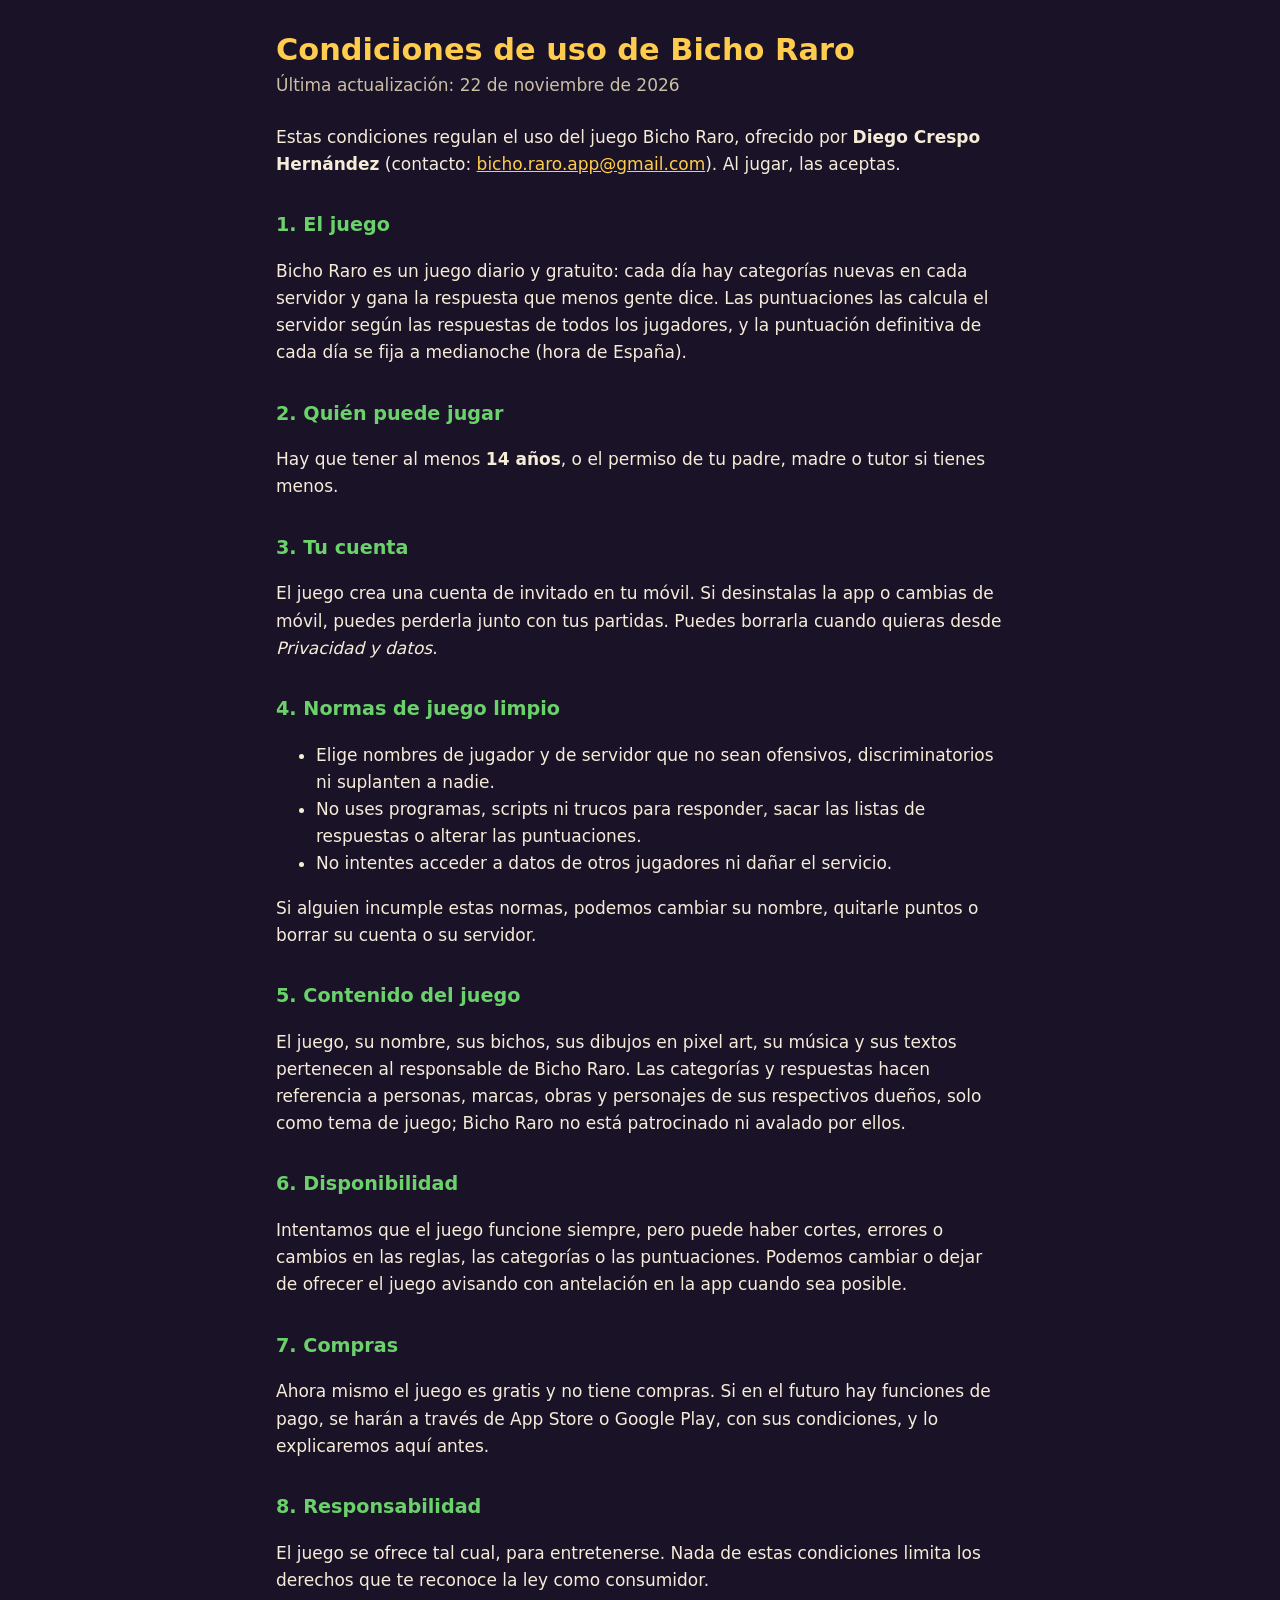
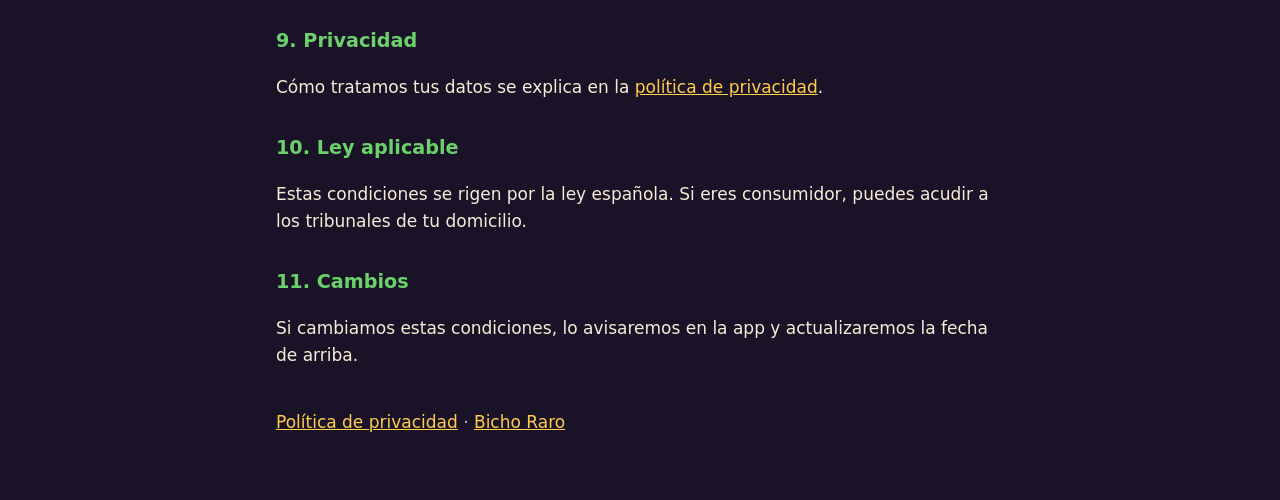
==== condiciones.html @ 7d13bfb7 "Política de privacidad, condiciones de uso y portada de Bicho Raro Co-Authored-By: Claude Opus 5.5 <" ====
<!doctype html>
<html lang="es">
<head>
<meta charset="utf-8">
<meta name="viewport" content="width=device-width, initial-scale=1">
<title>Condiciones de uso · Bicho Raro</title>
<link rel="stylesheet" href="estilo.css">
</head>
<body>
<main>
<h1>Condiciones de uso de Bicho Raro</h1>
<p class="fecha">Última actualización: 22 de noviembre de 2026</p>

<p>Estas condiciones regulan el uso del juego Bicho Raro, ofrecido por <strong>Diego Crespo Hernández</strong>
(contacto: <a href="mailto:bicho.raro.app@gmail.com">bicho.raro.app@gmail.com</a>). Al jugar, las aceptas.</p>

<h2>1. El juego</h2>
<p>Bicho Raro es un juego diario y gratuito: cada día hay categorías nuevas en cada servidor y gana la respuesta
que menos gente dice. Las puntuaciones las calcula el servidor según las respuestas de todos los jugadores, y
la puntuación definitiva de cada día se fija a medianoche (hora de España).</p>

<h2>2. Quién puede jugar</h2>
<p>Hay que tener al menos <strong>14 años</strong>, o el permiso de tu padre, madre o tutor si tienes menos.</p>

<h2>3. Tu cuenta</h2>
<p>El juego crea una cuenta de invitado en tu móvil. Si desinstalas la app o cambias de móvil, puedes perderla
junto con tus partidas. Puedes borrarla cuando quieras desde <em>Privacidad y datos</em>.</p>

<h2>4. Normas de juego limpio</h2>
<ul>
<li>Elige nombres de jugador y de servidor que no sean ofensivos, discriminatorios ni suplanten a nadie.</li>
<li>No uses programas, scripts ni trucos para responder, sacar las listas de respuestas o alterar las puntuaciones.</li>
<li>No intentes acceder a datos de otros jugadores ni dañar el servicio.</li>
</ul>
<p>Si alguien incumple estas normas, podemos cambiar su nombre, quitarle puntos o borrar su cuenta o su servidor.</p>

<h2>5. Contenido del juego</h2>
<p>El juego, su nombre, sus bichos, sus dibujos en pixel art, su música y sus textos pertenecen al responsable de
Bicho Raro. Las categorías y respuestas hacen referencia a personas, marcas, obras y personajes de sus
respectivos dueños, solo como tema de juego; Bicho Raro no está patrocinado ni avalado por ellos.</p>

<h2>6. Disponibilidad</h2>
<p>Intentamos que el juego funcione siempre, pero puede haber cortes, errores o cambios en las reglas, las
categorías o las puntuaciones. Podemos cambiar o dejar de ofrecer el juego avisando con antelación en la app
cuando sea posible.</p>

<h2>7. Compras</h2>
<p>Ahora mismo el juego es gratis y no tiene compras. Si en el futuro hay funciones de pago, se harán a través de
App Store o Google Play, con sus condiciones, y lo explicaremos aquí antes.</p>

<h2>8. Responsabilidad</h2>
<p>El juego se ofrece tal cual, para entretenerse. Nada de estas condiciones limita los derechos que te
reconoce la ley como consumidor.</p>

<h2>9. Privacidad</h2>
<p>Cómo tratamos tus datos se explica en la <a href="privacidad.html">política de privacidad</a>.</p>

<h2>10. Ley aplicable</h2>
<p>Estas condiciones se rigen por la ley española. Si eres consumidor, puedes acudir a los tribunales de tu
domicilio.</p>

<h2>11. Cambios</h2>
<p>Si cambiamos estas condiciones, lo avisaremos en la app y actualizaremos la fecha de arriba.</p>

<nav><a href="privacidad.html">Política de privacidad</a> · <a href="index.html">Bicho Raro</a></nav>
</main>
</body>
</html>
---- estilo.css ----
:root {
  --noche: #1a1328;
  --panel: #2a2140;
  --crema: #f6ecd7;
  --suave: #cbbfa6;
  --oro: #ffcc4d;
  --verde: #6bd26b;
}
* { box-sizing: border-box; }
html { -webkit-text-size-adjust: 100%; }
body {
  margin: 0;
  background: var(--noche);
  color: var(--crema);
  font: 17px/1.6 system-ui, -apple-system, "Segoe UI", Roboto, sans-serif;
}
main { max-width: 760px; margin: 0 auto; padding: 32px 16px 64px; }
h1 { color: var(--oro); font-size: 1.9rem; line-height: 1.2; margin: 0 0 4px; }
h2 { color: var(--verde); font-size: 1.2rem; margin: 32px 0 8px; }
p, li { color: var(--crema); }
.fecha { color: var(--suave); margin: 0 0 24px; }
a { color: var(--oro); }
table { width: 100%; border-collapse: collapse; margin: 12px 0; font-size: 0.95rem; }
th, td { text-align: left; vertical-align: top; padding: 8px; border: 2px solid #0f0b18; background: var(--panel); }
th { color: var(--oro); }
nav { margin-top: 40px; color: var(--suave); }
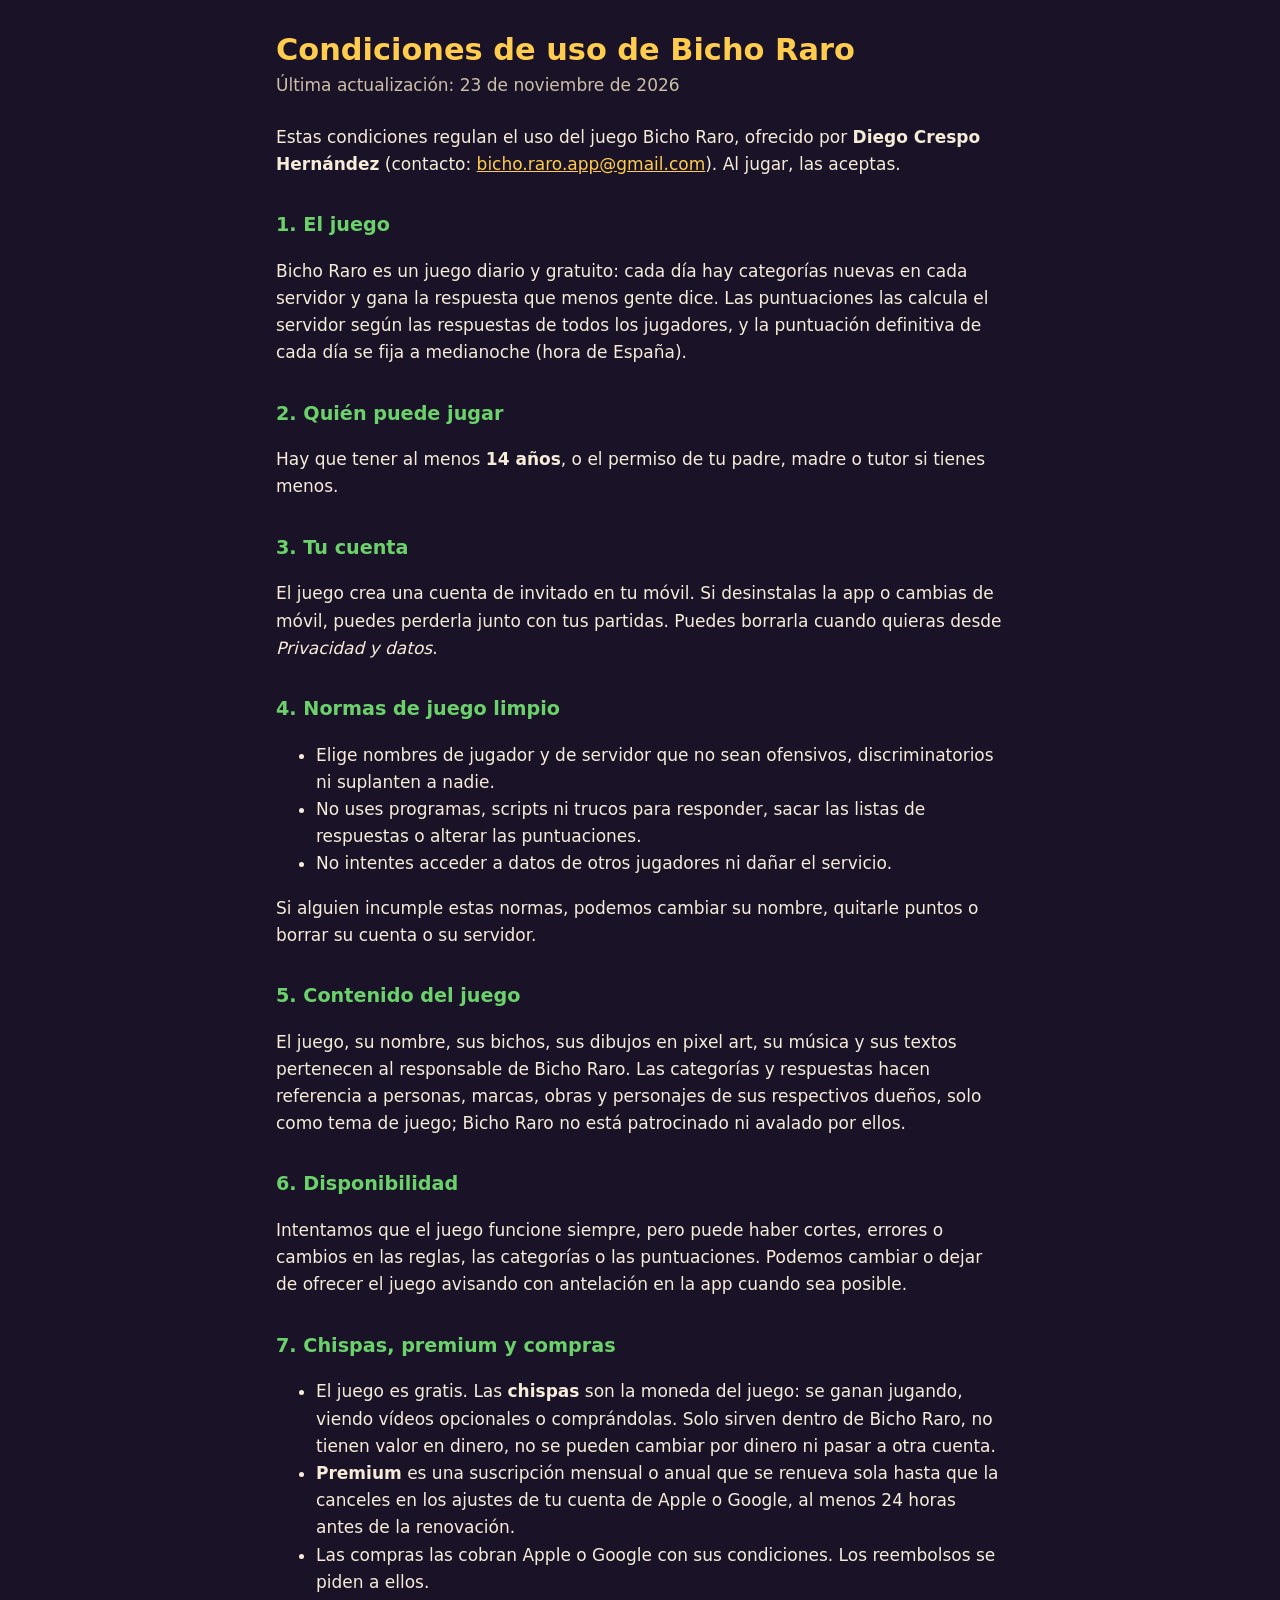
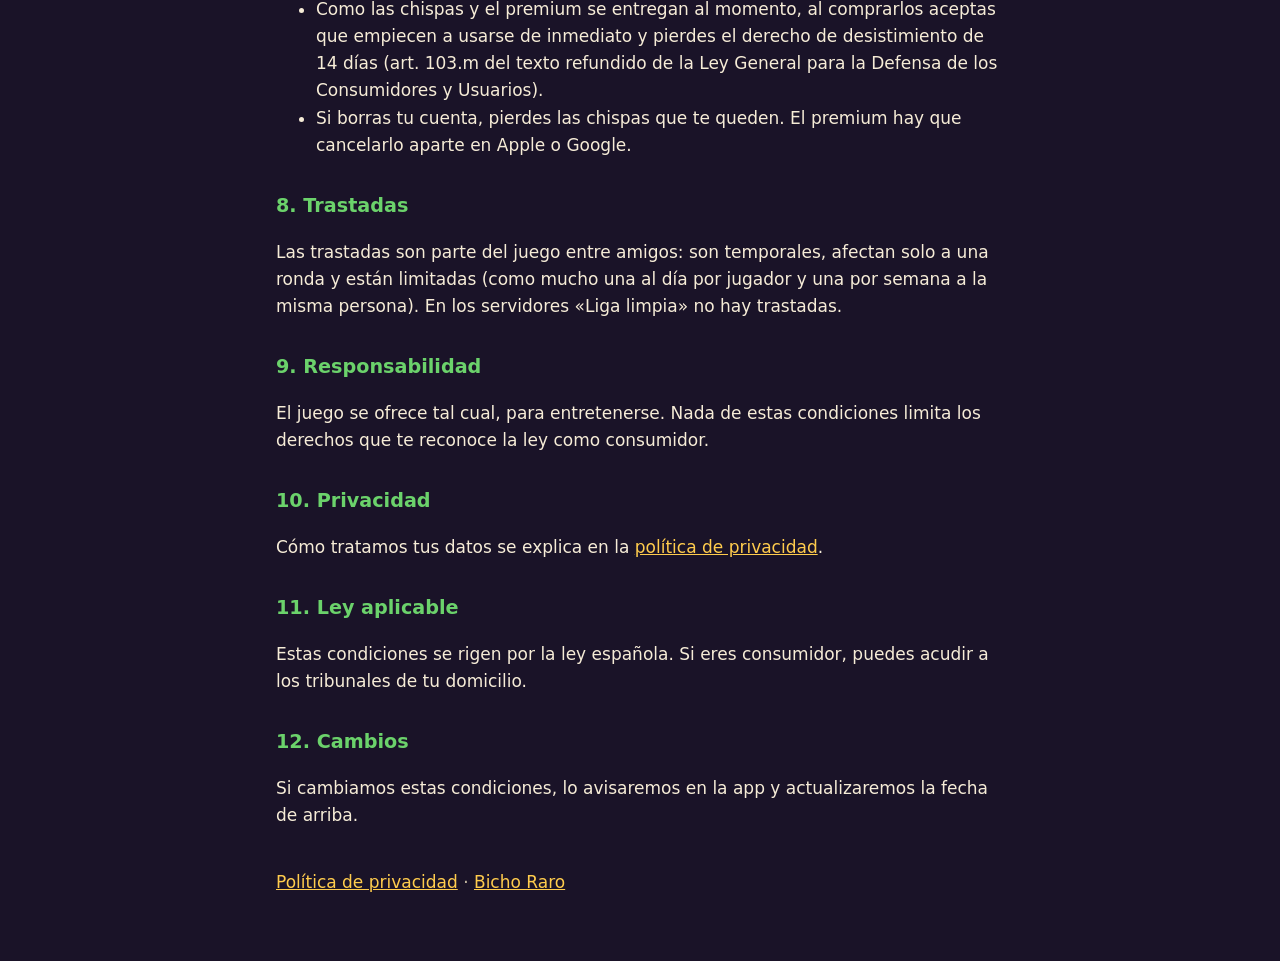
==== commit a1cb377c: "Anuncios con recompensa, compras, chispas y avisos en la privacidad y las condiciones Co-Authored-By" ====
--- a/condiciones.html
+++ b/condiciones.html
@@ -9,7 +9,7 @@
 <body>
 <main>
 <h1>Condiciones de uso de Bicho Raro</h1>
-<p class="fecha">Última actualización: 22 de noviembre de 2026</p>
+<p class="fecha">Última actualización: 23 de noviembre de 2026</p>
 
 <p>Estas condiciones regulan el uso del juego Bicho Raro, ofrecido por <strong>Diego Crespo Hernández</strong>
 (contacto: <a href="mailto:bicho.raro.app@gmail.com">bicho.raro.app@gmail.com</a>). Al jugar, las aceptas.</p>
@@ -44,22 +44,37 @@
 categorías o las puntuaciones. Podemos cambiar o dejar de ofrecer el juego avisando con antelación en la app
 cuando sea posible.</p>
 
-<h2>7. Compras</h2>
-<p>Ahora mismo el juego es gratis y no tiene compras. Si en el futuro hay funciones de pago, se harán a través de
-App Store o Google Play, con sus condiciones, y lo explicaremos aquí antes.</p>
+<h2>7. Chispas, premium y compras</h2>
+<ul>
+<li>El juego es gratis. Las <strong>chispas</strong> son la moneda del juego: se ganan jugando, viendo vídeos
+opcionales o comprándolas. Solo sirven dentro de Bicho Raro, no tienen valor en dinero, no se pueden cambiar
+por dinero ni pasar a otra cuenta.</li>
+<li><strong>Premium</strong> es una suscripción mensual o anual que se renueva sola hasta que la canceles en los
+ajustes de tu cuenta de Apple o Google, al menos 24 horas antes de la renovación.</li>
+<li>Las compras las cobran Apple o Google con sus condiciones. Los reembolsos se piden a ellos.</li>
+<li>Como las chispas y el premium se entregan al momento, al comprarlos aceptas que empiecen a usarse de
+inmediato y pierdes el derecho de desistimiento de 14 días (art. 103.m del texto refundido de la Ley General
+para la Defensa de los Consumidores y Usuarios).</li>
+<li>Si borras tu cuenta, pierdes las chispas que te queden. El premium hay que cancelarlo aparte en Apple o Google.</li>
+</ul>
 
-<h2>8. Responsabilidad</h2>
+<h2>8. Trastadas</h2>
+<p>Las trastadas son parte del juego entre amigos: son temporales, afectan solo a una ronda y están limitadas
+(como mucho una al día por jugador y una por semana a la misma persona). En los servidores «Liga limpia» no hay
+trastadas.</p>
+
+<h2>9. Responsabilidad</h2>
 <p>El juego se ofrece tal cual, para entretenerse. Nada de estas condiciones limita los derechos que te
 reconoce la ley como consumidor.</p>
 
-<h2>9. Privacidad</h2>
+<h2>10. Privacidad</h2>
 <p>Cómo tratamos tus datos se explica en la <a href="privacidad.html">política de privacidad</a>.</p>
 
-<h2>10. Ley aplicable</h2>
+<h2>11. Ley aplicable</h2>
 <p>Estas condiciones se rigen por la ley española. Si eres consumidor, puedes acudir a los tribunales de tu
 domicilio.</p>
 
-<h2>11. Cambios</h2>
+<h2>12. Cambios</h2>
 <p>Si cambiamos estas condiciones, lo avisaremos en la app y actualizaremos la fecha de arriba.</p>
 
 <nav><a href="privacidad.html">Política de privacidad</a> · <a href="index.html">Bicho Raro</a></nav>
